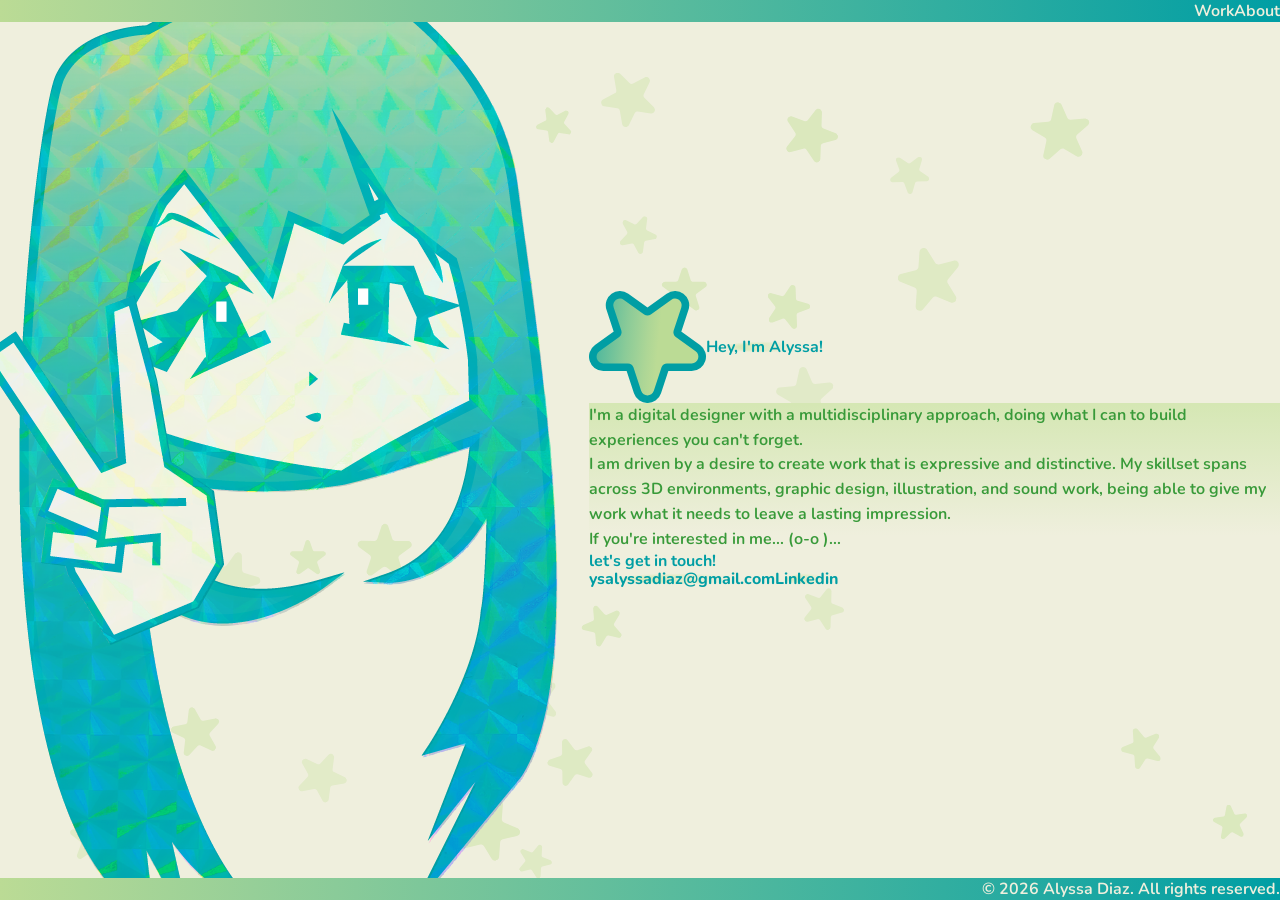
==== about.html @ bb654f98 "Initial commit" ====
<!DOCTYPE html>
<html lang="en">
<head>
  <meta charset="UTF-8">
  <meta name="viewport" content="width=device-width, initial-scale=1.0">
  <title>About — Alyssa Diaz</title>
  <link rel="stylesheet" href="https://fonts.googleapis.com/css2?family=Inconsolata:wght@200..900&family=Nunito:ital,wght@0,200..1000;1,200..1000&display=swap">
  <link rel="stylesheet" href="style.css">
  <link rel="stylesheet" href="about.css">
</head>

<body class="about-body">
  <header class="header">
    <nav class="nav" aria-label="Main">
      <ul>
        <li><a href="index.html">Work</a></li>
        <li><a href="about.html">About</a></li>
      </ul>
    </nav>
  </header>

  <main class="about-page">
    <div class="about-decor" aria-hidden="true"></div>

    <div class="about-content">
      <div class="about-layout">
        <div class="about-visual">
          <img src="assets/about/about-face.png" alt="" class="about-face">
          <img src="assets/about/about-hand.png" alt="" class="about-hand">
        </div>

        <div class="about-main">
          <div class="about-title-wrapper">
            <img src="assets/title-star.svg" class="star-icon" alt="" aria-hidden="true">
            <h1 class="about-title">Hey, I'm Alyssa!</h1>
          </div>

          <div class="about-card">
            <div class="about-intro">
              <p>I'm a digital designer with a multidisciplinary approach, doing what I can to build experiences you can't forget.</p>
              <p>I am driven by a desire to create work that is expressive and distinctive. My skillset spans across 3D environments, graphic design, illustration, and sound work, being able to give my work what it needs to leave a lasting impression.</p>
              <p>If you're interested in me... (o-o )...</p>
            </div>
            <p class="about-cta-heading">Let's get in touch!</p>
            <div class="about-actions">
              <a href="mailto:ysalyssadiaz@gmail.com" class="about-btn">ysalyssadiaz@gmail.com</a>
              <a href="https://www.linkedin.com/in/alyssa-diaz-12767b3b6" class="about-btn" target="_blank" rel="noopener noreferrer">Linkedin</a>
            </div>
          </div>
        </div>
      </div>
    </div>
  </main>

  <footer class="site-footer" id="footer">
    <p>&copy; 2026 Alyssa Diaz. All rights reserved.</p>
  </footer>
  <script src="js/work-stars.js" defer></script>
</body>
</html>
---- style.css ----
/* RESET */
* {
  margin: 0;
  padding: 0;
  box-sizing: border-box;
}

html, body {
  margin: 0;
  padding: 0;
  width: 100%;
  max-width: 100%;
  overflow-x: clip;
}

:root {
  --site-ref-w: 1920px;
  /* 1440 → 0.75 | 1920 → 1 | 2560 → 1.33 */
  --site-scale: clamp(0.75, 100vw / var(--site-ref-w), 1.333);
  --header-offset: calc(5.5rem * var(--site-scale, 1));
}

/* MAIN STYLING */
body {
  background-color: #efefdd;
  font-family: "Nunito", sans-serif;
  padding-top: var(--header-offset);
}

p {
  color: #389a39;
}

/* =========================
   HEADER
========================= */

.header {
  display: flex;
  align-items: center;
  justify-content: flex-end;

  position: fixed;
  top: 0;
  left: 0;
  width: 100%;
  padding: calc(0.2rem * var(--site-scale, 1)) calc(4rem * var(--site-scale, 1)) calc(0.7rem * var(--site-scale, 1)) 0;
  box-sizing: border-box;

  background: linear-gradient(to right, #bbdb95, #009ea4);
  z-index: 1000;
}

/* top nav list */
.nav ul {
  display: flex;
  align-items: center;
  justify-content: flex-end;
  gap: calc(3rem * var(--site-scale, 1));

  list-style: none;
}

/* nav text */
.nav a {
  display: inline-block;
  font-size: calc(1.8rem * var(--site-scale, 1));
  font-weight: 650;
  text-decoration: none;
  color: #efefdd;
  transition: color 0.2s ease, transform 0.2s ease;
}

.nav a:hover {
  color: #d5e7b4;
  transform: scale(1.08);
}

.nav a:focus-visible {
  color: #d5e7b4;
  outline: 2px solid #efefdd;
  outline-offset: 0.2rem;
}

/* =========================
   HEADER DOUBLE LINE
========================= */

/* first line */
.header::before {
  content: "";
  position: absolute;
  bottom: calc(0.5rem * var(--site-scale, 1));
  left: 0;
  width: 100%;
  height: calc(0.3rem * var(--site-scale, 1));
  background: #bbdb95;
}

/* second line */
.header::after {
  content: "";
  position: absolute;
  bottom: 0;
  left: 0;
  width: 100%;
  height: calc(0.5rem * var(--site-scale, 1));
  background: #009ea4;
}

/* =========================
   INTRO SECTION
========================= */

.intro-area {
  position: relative;
  display: flex;
  flex-direction: column;
  align-items: center;
  justify-content: flex-start;
  min-height: 75vh;
  text-align: center;
  overflow: visible;
  margin: 3rem 0 2rem 0;
  padding-left: 2rem;
  padding-right: 2rem;
}

/* decorative layer */
.intro-decor {
  position: absolute;
  top: 0;
  bottom: 0;
  left: 0;
  right: 0;
  pointer-events: none;
  z-index: 0;
  overflow: visible;
}

@keyframes intro-jitter-a {
  0%, 100% {
    transform: translate(var(--translate-x, 0px), var(--translate-y, 0px)) rotate(var(--rotate, 0deg));
  }
  15% {
    transform: translate(calc(var(--translate-x, 0px) + 3px), calc(var(--translate-y, 0px) - 2px)) rotate(calc(var(--rotate, 0deg) + 1.2deg));
  }
  30% {
    transform: translate(calc(var(--translate-x, 0px) - 2px), calc(var(--translate-y, 0px) + 3px)) rotate(calc(var(--rotate, 0deg) - 0.9deg));
  }
  45% {
    transform: translate(calc(var(--translate-x, 0px) + 1px), calc(var(--translate-y, 0px) + 1px)) rotate(calc(var(--rotate, 0deg) + 0.4deg));
  }
  62% {
    transform: translate(calc(var(--translate-x, 0px) - 3px), calc(var(--translate-y, 0px) - 1px)) rotate(calc(var(--rotate, 0deg) - 1.1deg));
  }
  78% {
    transform: translate(calc(var(--translate-x, 0px) + 2px), calc(var(--translate-y, 0px) - 3px)) rotate(calc(var(--rotate, 0deg) + 0.7deg));
  }
}

@keyframes intro-jitter-b {
  0%, 100% {
    transform: translate(var(--translate-x, 0px), var(--translate-y, 0px)) rotate(var(--rotate, 0deg));
  }
  8% {
    transform: translate(calc(var(--translate-x, 0px) - 2px), calc(var(--translate-y, 0px) + 2px)) rotate(calc(var(--rotate, 0deg) - 1deg));
  }
  22% {
    transform: translate(calc(var(--translate-x, 0px) + 4px), calc(var(--translate-y, 0px) - 1px)) rotate(calc(var(--rotate, 0deg) + 1.4deg));
  }
  38% {
    transform: translate(var(--translate-x, 0px), var(--translate-y, 0px)) rotate(var(--rotate, 0deg));
  }
  51% {
    transform: translate(calc(var(--translate-x, 0px) - 1px), calc(var(--translate-y, 0px) - 3px)) rotate(calc(var(--rotate, 0deg) - 0.6deg));
  }
  67% {
    transform: translate(calc(var(--translate-x, 0px) + 2px), calc(var(--translate-y, 0px) + 2px)) rotate(calc(var(--rotate, 0deg) + 0.8deg));
  }
  88% {
    transform: translate(calc(var(--translate-x, 0px) - 3px), calc(var(--translate-y, 0px) + 1px)) rotate(calc(var(--rotate, 0deg) - 1.2deg));
  }
}

@keyframes intro-jitter-c {
  0%, 100% {
    transform: translate(var(--translate-x, 0px), var(--translate-y, 0px)) rotate(var(--rotate, 0deg));
  }
  18% {
    transform: translate(calc(var(--translate-x, 0px) + 1px), calc(var(--translate-y, 0px) + 3px)) rotate(calc(var(--rotate, 0deg) + 0.5deg));
  }
  33% {
    transform: translate(calc(var(--translate-x, 0px) - 3px), calc(var(--translate-y, 0px) - 2px)) rotate(calc(var(--rotate, 0deg) - 1.3deg));
  }
  49% {
    transform: translate(var(--translate-x, 0px), var(--translate-y, 0px)) rotate(var(--rotate, 0deg));
  }
  64% {
    transform: translate(calc(var(--translate-x, 0px) + 2px), calc(var(--translate-y, 0px) - 1px)) rotate(calc(var(--rotate, 0deg) + 1deg));
  }
  79% {
    transform: translate(calc(var(--translate-x, 0px) - 2px), calc(var(--translate-y, 0px) + 2px)) rotate(calc(var(--rotate, 0deg) - 0.7deg));
  }
  93% {
    transform: translate(calc(var(--translate-x, 0px) + 3px), calc(var(--translate-y, 0px) - 3px)) rotate(calc(var(--rotate, 0deg) + 1.1deg));
  }
}

.intro-asset {
  position: absolute;
  width: var(--size);
  height: auto;
  top: var(--top, auto);
  left: var(--left, auto);
  right: var(--right, auto);
  transform: translate(var(--translate-x, 0px), var(--translate-y, 0px)) rotate(var(--rotate, 0deg));
  animation-timing-function: steps(1, end);
  animation-iteration-count: infinite;
}

.intro-halftone--1 {
  animation-name: intro-jitter-a;
  animation-duration: 2.17s;
  animation-delay: -0.83s;
}

.intro-halftone--2 {
  animation-name: intro-jitter-b;
  animation-duration: 4.03s;
  animation-delay: -2.41s;
}

.intro-halftone--3 {
  animation-name: intro-jitter-c;
  animation-duration: 5.29s;
  animation-delay: -3.67s;
}

.intro-star--1 {
  animation-name: intro-jitter-b;
  animation-duration: 3.71s;
  animation-delay: -1.19s;
}

.intro-star--2 {
  animation-name: intro-jitter-a;
  animation-duration: 2.89s;
  animation-delay: -2.03s;
}

@media (prefers-reduced-motion: reduce) {
  .intro-asset,
  .logo,
  .intro-text {
    animation: none;
  }
}

/* halftone circles */
.intro-halftone--1 {
  --size: calc(35rem * var(--site-scale, 1));
  --top: 45%;
  --left: -5%;
  --rotate: -12deg;
}

.intro-halftone--2 {
  --size: calc(35rem * var(--site-scale, 1));
  --top: 60%;
  --right: 5%;
  --left: auto;
  --rotate: 8deg;
}

.intro-halftone--3 {
  --size: calc(35rem * var(--site-scale, 1));
  --top: -48%;
  --right: 1%;
  --left: auto;
  --rotate: 20deg;
}

/* big stars */
.intro-star--1 {
  --size: calc(35rem * var(--site-scale, 1));
  --top: 20%;
  --right: -8%;
  --left: auto;
}

.intro-star--2 {
  --size: calc(30rem * var(--site-scale, 1));
  --top: -15%;
  --left: 1%;
  --rotate: -40deg;
}

.intro-content {
  position: relative;
  z-index: 1;
  display: flex;
  flex-direction: column;
  align-items: center;
  width: 100%;
}

/* logo & intro text float */
@keyframes intro-float {
  0%, 100% {
    transform: translateY(0);
  }
  50% {
    transform: translateY(calc(-1rem * var(--site-scale, 1)));
  }
}

.logo-box {
  margin-top: -6vh;
  padding-right: 4rem;
}

.logo {
  width: 60vw;
  height: auto;
  animation: intro-float 4.5s ease-in-out infinite;
}

/* intro text */
.intro-text {
  margin-top: calc(1rem * var(--site-scale, 1));
  animation: intro-float 5.2s ease-in-out infinite;
  animation-delay: -2s;
}

.intro-text p {
  margin-top: 0;
  font-size: calc(1.8rem * var(--site-scale, 1));
  font-weight: 650;
  max-width: 30ch;
  text-align: center;
}

/* =========================
   WORK SECTION
========================= */

.work-section-clip {
  width: 100vw;
  max-width: 100vw;
  margin-left: calc(50% - 50vw);
  margin-right: calc(50% - 50vw);
  overflow: hidden;
}

.work-section {
  position: relative;
  width: calc(100% + 4rem * var(--site-scale, 1));
  margin-left: calc(-2rem * var(--site-scale, 1));
  margin-bottom: calc(-2rem * var(--site-scale, 1));
  padding-bottom: calc(2rem * var(--site-scale, 1));
  box-sizing: border-box;
  display: flex;
  flex-direction: column;
  align-items: center;
  overflow: hidden;
  border: calc(0.7rem * var(--site-scale, 1)) solid #009ea4;
  border-radius: calc(7rem * var(--site-scale, 1)) calc(7rem * var(--site-scale, 1)) 0 0;
  background: linear-gradient(
    to bottom,
    #d5e7b4 0,
    #d5e7b4 calc(7rem * var(--site-scale, 1)),
    #efefdd calc(25rem * var(--site-scale, 1))
  );
}

/* floating background stars */
.work-decor {
  position: absolute;
  inset: 0;
  pointer-events: none;
  z-index: 0;
  overflow: hidden;
}

.work-star {
  position: absolute;
  left: 0;
  top: 0;
  height: auto;
  transform-origin: center center;
  pointer-events: none;
}

.work-grid {
  position: relative;
  z-index: 1;
  width: 100%;
  max-width: calc(96rem * var(--site-scale, 1));
  margin: 0 auto;
  padding: 0 calc(1.5rem * var(--site-scale, 1));
  display: flex;
  flex-direction: column;
  align-items: center;
  gap: calc(5rem * var(--site-scale, 1));
}

/* -------------------------------------------PROJECTS--- */

/* work title */
.work-title-wrapper {
  display: inline-flex;
  flex-direction: row;
  align-items: center;
  justify-content: center;
  position: relative;
  z-index: 10;
  margin: calc(5rem * var(--site-scale, 1)) auto calc(8rem * var(--site-scale, 1));
}

.star-icon {
  width: auto;
  height: calc(8rem * var(--site-scale, 1));
  flex-shrink: 0;
  margin-right: calc(-5.5rem * var(--site-scale, 1));
  z-index: 2;
}

.work-title {
  margin: 0;
  background-color: #efefdd;
  border: calc(9px * var(--site-scale, 1)) solid #009ea4;
  border-radius: 999px;
  padding: calc(0.75rem * var(--site-scale, 1)) calc(8rem * var(--site-scale, 1));
  color: #009ea4;
  font-family: "Nunito", sans-serif;
  font-size: calc(4rem * var(--site-scale, 1));
  font-weight: 700;
  line-height: 1;
  white-space: nowrap;

  background-image:
    linear-gradient(to left, #efefdd 20%, transparent 80%),
    radial-gradient(#d5e7b4 30%, transparent 50%);
  background-size: 100% 100%, calc(20px * var(--site-scale, 1)) calc(20px * var(--site-scale, 1));
  background-repeat: no-repeat, repeat;
}

@keyframes project-card-bounce {
  /* on ground */
  0%, 48%, 50%, 98%, 100% {
    transform: translateY(0) rotate(0deg);
  }

  /* —— bounce 1: jump → wiggle → fall —— */
  9% {
    transform: translateY(calc(-10px * var(--site-scale, 1))) rotate(0deg);
  }
  13% {
    transform: translateY(calc(-10px * var(--site-scale, 1))) rotate(-0.3deg);
  }
  18% {
    transform: translateY(calc(-10px * var(--site-scale, 1))) rotate(0.25deg);
  }
  23% {
    transform: translateY(calc(-10px * var(--site-scale, 1))) rotate(-0.25deg);
  }
  28% {
    transform: translateY(calc(-10px * var(--site-scale, 1))) rotate(0deg);
  }
  36% {
    transform: translateY(calc(-6px * var(--site-scale, 1))) rotate(0deg);
  }
  42% {
    transform: translateY(calc(-2px * var(--site-scale, 1))) rotate(0deg);
  }

  /* —— bounce 2: jump → wiggle → fall —— */
  59% {
    transform: translateY(calc(-10px * var(--site-scale, 1))) rotate(0deg);
  }
  63% {
    transform: translateY(calc(-10px * var(--site-scale, 1))) rotate(0.3deg);
  }
  68% {
    transform: translateY(calc(-10px * var(--site-scale, 1))) rotate(-0.25deg);
  }
  73% {
    transform: translateY(calc(-10px * var(--site-scale, 1))) rotate(0.25deg);
  }
  78% {
    transform: translateY(calc(-10px * var(--site-scale, 1))) rotate(0deg);
  }
  86% {
    transform: translateY(calc(-6px * var(--site-scale, 1))) rotate(0deg);
  }
  92% {
    transform: translateY(calc(-2px * var(--site-scale, 1))) rotate(0deg);
  }
}

/* --- THE CARD CONTAINER ------------ */
.project-card {
  display: block;
  text-decoration: none;
  width: 100%;
  max-width: calc(90rem * var(--site-scale, 1));
  position: relative;
  border-radius: calc(3.75rem * var(--site-scale, 1));
  overflow: visible;
  scale: 1;
  transform-origin: center center;
  transition: scale 0.4s ease;
  margin-bottom: calc(4rem * var(--site-scale, 1));
  cursor: pointer;
}

.project-card:hover {
  z-index: 5;
  scale: 1.03;
  animation: project-card-bounce 2.5s ease-in-out infinite;
}

@media (prefers-reduced-motion: reduce) {
  .project-card:hover {
    animation: none;
    scale: 1.02;
  }
}

/* --- THE FLOATING LABEL (THE STICKER) --- */
.project-info-label {
  position: absolute;
  top: calc(-3rem * var(--site-scale, 1));
  left: calc(1rem * var(--site-scale, 1));
  background-color: #efefdd;
  border: calc(8px * var(--site-scale, 1)) solid #009ea4;
  border-radius: calc(3.75rem * var(--site-scale, 1));
  padding: calc(1rem * var(--site-scale, 1)) calc(3rem * var(--site-scale, 1));
  z-index: 10;
  max-width: min(92%, calc(52rem * var(--site-scale, 1)));
  box-shadow: calc(5px * var(--site-scale, 1)) calc(5px * var(--site-scale, 1)) 0 rgba(0, 0, 0, 0.05);
}

.project-info-label h3 {
  color: #009ea4;
  font-family: "Nunito", sans-serif;
  font-size: calc(2.5rem * var(--site-scale, 1));
  margin: 0;
  display: flex;
  flex-wrap: wrap;
  align-items: center;
  gap: calc(0.5rem * var(--site-scale, 1));
}

.project-info-label h3 .subtitle {
  font-size: calc(1.25rem * var(--site-scale, 1));
  text-transform: uppercase;
  letter-spacing: 0.05em;
}

.project-info-label p {
  color: #389a39;
  font-size: calc(1.25rem * var(--site-scale, 1));
  font-weight: 600;
  margin-top: calc(0.25rem * var(--site-scale, 1));
}

/* --- THE IMAGE --- */
.project-image-container {
  width: 90%;
  height: calc(20rem * var(--site-scale, 1));
  margin: 0 auto;
  overflow: hidden;
  border-radius: calc(5.5rem * var(--site-scale, 1));
  display: flex;
  border: calc(12px * var(--site-scale, 1)) solid #bbdb95;
}

.final-render {
  width: 100%;
  height: auto;
  object-fit: cover;
  display: block;
}

/* =========================
   FOOTER
========================= */

.site-footer {
  position: relative;
  width: 100%;
  box-sizing: border-box;
  background: linear-gradient(to right, #bbdb95, #009ea4);
}

/* thick teal line (top) */
.site-footer::before {
  content: "";
  position: absolute;
  top: 0;
  left: 0;
  width: 100%;
  height: calc(0.5rem * var(--site-scale, 1));
  background: #009ea4;
}

/* slim green line */
.site-footer::after {
  content: "";
  position: absolute;
  top: calc(0.5rem * var(--site-scale, 1));
  left: 0;
  width: 100%;
  height: calc(0.3rem * var(--site-scale, 1));
  background: #bbdb95;
}

.site-footer p {
  margin: 0;
  padding: calc(1rem * var(--site-scale, 1)) calc(4rem * var(--site-scale, 1)) calc(0.65rem * var(--site-scale, 1));
  padding-top: calc(1.5rem * var(--site-scale, 1));
  color: #efefdd;
  font-family: "Nunito", sans-serif;
  font-size: calc(1.25rem * var(--site-scale, 1));
  font-weight: 650;
  text-align: right;
}
---- about.css ----
/* =========================
   ABOUT PAGE
========================= */

html:has(.about-body) {
  height: 100%;
  overflow: hidden;
}

.about-page {
  position: relative;
  flex: 1 1 auto;
  min-height: 0;
  background-color: #efefdd;
  overflow: hidden;
}

.about-decor {
  position: absolute;
  inset: 0;
  pointer-events: none;
  z-index: 0;
  overflow: hidden;
}

.about-content {
  position: relative;
  z-index: 1;
  width: 100%;
  height: 100%;
  max-width: calc(125rem * var(--site-scale, 1));
  max-height: 100%;
  margin-left: auto;
  margin-right: auto;
  padding: calc(0.75rem * var(--site-scale, 1)) calc(2rem * var(--site-scale, 1));
  box-sizing: border-box;
  overflow: hidden;
  display: flex;
  flex-direction: column;
  align-items: center;
  justify-content: center;
}

body.about-body {
  display: flex;
  flex-direction: column;
  height: 100dvh;
  max-height: 100dvh;
  overflow: hidden;
}

body.about-body .site-footer {
  flex-shrink: 0;
}

/* image + copy sit side by side; image column only as wide as the art */
.about-layout {
  display: flex;
  flex-direction: row;
  align-items: center;
  gap: calc(3rem * var(--site-scale, 1));
  width: fit-content;
  max-width: 100%;
  flex: 1;
  min-height: 0;
  max-height: 100%;
  overflow: hidden;
}

/* left — face & hand */
.about-visual {
  position: relative;
  flex: 0 0 auto;
  display: flex;
  align-items: center;
  justify-content: flex-start;
  width: max-content;
  height: auto;
  max-height: min(calc(100dvh - var(--header-offset) - 6rem), calc(46rem * var(--site-scale, 1)));
}

.about-face {
  position: relative;
  z-index: 1;
  width: auto;
  height: auto;
  max-height: min(calc(100dvh - var(--header-offset) - 6rem), calc(46rem * var(--site-scale, 1)));
  display: block;
  object-fit: contain;
}

.about-hand {
  position: absolute;
  right: 60%;
  bottom: 28%;
  z-index: 2;
  width: min(40%, calc(27rem * var(--site-scale, 1)));
  height: auto;
  display: block;
}

/* right — title & card */
.about-main {
  display: flex;
  flex-direction: column;
  align-items: flex-start;
  justify-content: center;
  gap: calc(1rem * var(--site-scale, 1));
  flex: 0 1 auto;
  width: min(calc(60rem * var(--site-scale, 1)), 52vw);
  min-width: min(calc(40rem * var(--site-scale, 1)), 90vw);
  max-height: 100%;
  overflow: hidden;
}

.about-title-wrapper {
  display: inline-flex;
  flex-direction: row;
  align-items: center;
  justify-content: flex-start;
  position: relative;
}

.about-title-wrapper .star-icon {
  height: calc(8.25rem * var(--site-scale, 1));
  margin-right: calc(-5.75rem * var(--site-scale, 1));
}

.about-title {
  margin: 0;
  background-color: #efefdd;
  border: calc(8px * var(--site-scale, 1)) solid #009ea4;
  border-radius: 999px;
  padding: calc(0.75rem * var(--site-scale, 1)) calc(2rem * var(--site-scale, 1)) calc(0.75rem * var(--site-scale, 1)) calc(5.5rem * var(--site-scale, 1));
  color: #009ea4;
  font-family: "Nunito", sans-serif;
  font-size: calc(4.1rem * var(--site-scale, 1));
  font-weight: 700;
  line-height: 1;
  white-space: nowrap;
  background-image:
    linear-gradient(to left, #efefdd 20%, transparent 80%),
    radial-gradient(#d5e7b4 30%, transparent 50%);
  background-size: 100% 100%, calc(20px * var(--site-scale, 1)) calc(20px * var(--site-scale, 1));
  background-repeat: no-repeat, repeat;
}

.about-card {
  width: 100%;
  box-sizing: border-box;
  border: calc(7px * var(--site-scale, 1)) solid #009ea4;
  border-radius: calc(3.85rem * var(--site-scale, 1));
  padding: calc(1.85rem * var(--site-scale, 1)) calc(2.65rem * var(--site-scale, 1));
  overflow: hidden;
  background: linear-gradient(
    to bottom,
    #d5e7b4 0,
    #d5e7b4 1%,
    #efefdd 72%
  );
}

.about-intro {
  display: flex;
  flex-direction: column;
  gap: calc(0.9rem * var(--site-scale, 1));
  width: 100%;
  max-width: none;
}

.about-intro p {
  margin: 0;
  color: #389a39;
  font-family: "Nunito", sans-serif;
  font-size: calc(1.45rem * var(--site-scale, 1));
  font-weight: 650;
  line-height: 1.55;
}

.about-cta-heading {
  margin: calc(1.1rem * var(--site-scale, 1)) 0 calc(1rem * var(--site-scale, 1));
  color: #009ea4;
  font-family: "Nunito", sans-serif;
  font-size: calc(1.95rem * var(--site-scale, 1));
  font-weight: 700;
  line-height: 1.2;
  text-transform: lowercase;
}

.about-actions {
  display: flex;
  flex-wrap: wrap;
  gap: calc(1.25rem * var(--site-scale, 1));
}

/* matches .work-title pill style (no star) */
.about-btn {
  display: inline-block;
  background-color: #efefdd;
  border: calc(4px * var(--site-scale, 1)) solid #009ea4;
  border-radius: 999px;
  padding: calc(0.45rem * var(--site-scale, 1)) calc(1.1rem * var(--site-scale, 1));
  color: #009ea4;
  font-family: "Nunito", sans-serif;
  font-size: calc(1.6rem * var(--site-scale, 1));
  font-weight: 750;
  line-height: 1;
  text-decoration: none;
  white-space: nowrap;
  transition: color 0.2s ease, transform 0.2s ease;
  background-image:
    linear-gradient(to left, #efefdd 20%, transparent 80%),
    radial-gradient(#d5e7b4 30%, transparent 50%);
  background-size: 100% 100%, calc(10px * var(--site-scale, 1)) calc(10px * var(--site-scale, 1));
  background-repeat: no-repeat, repeat;
}

.about-btn:hover {
  transform: scale(1.05);
}

.about-btn:focus-visible {
  outline: 2px solid #009ea4;
  outline-offset: 0.2rem;
}

@media (max-width: 900px) {
  body.about-body {
    overflow: hidden;
  }

  .about-layout {
    flex-direction: column;
    width: 100%;
    gap: calc(2rem * var(--site-scale, 1));
    overflow: hidden;
  }

  .about-visual {
    max-height: 48vh;
  }

  .about-face {
    max-height: 48vh;
  }

  .about-main {
    width: 100%;
    min-width: 0;
    align-items: center;
  }

  .about-title-wrapper {
    justify-content: center;
  }

  .about-title {
    white-space: normal;
    text-align: center;
  }

  .about-card {
    text-align: center;
  }

  .about-intro {
    max-width: none;
  }

  .about-actions {
    justify-content: center;
  }
}
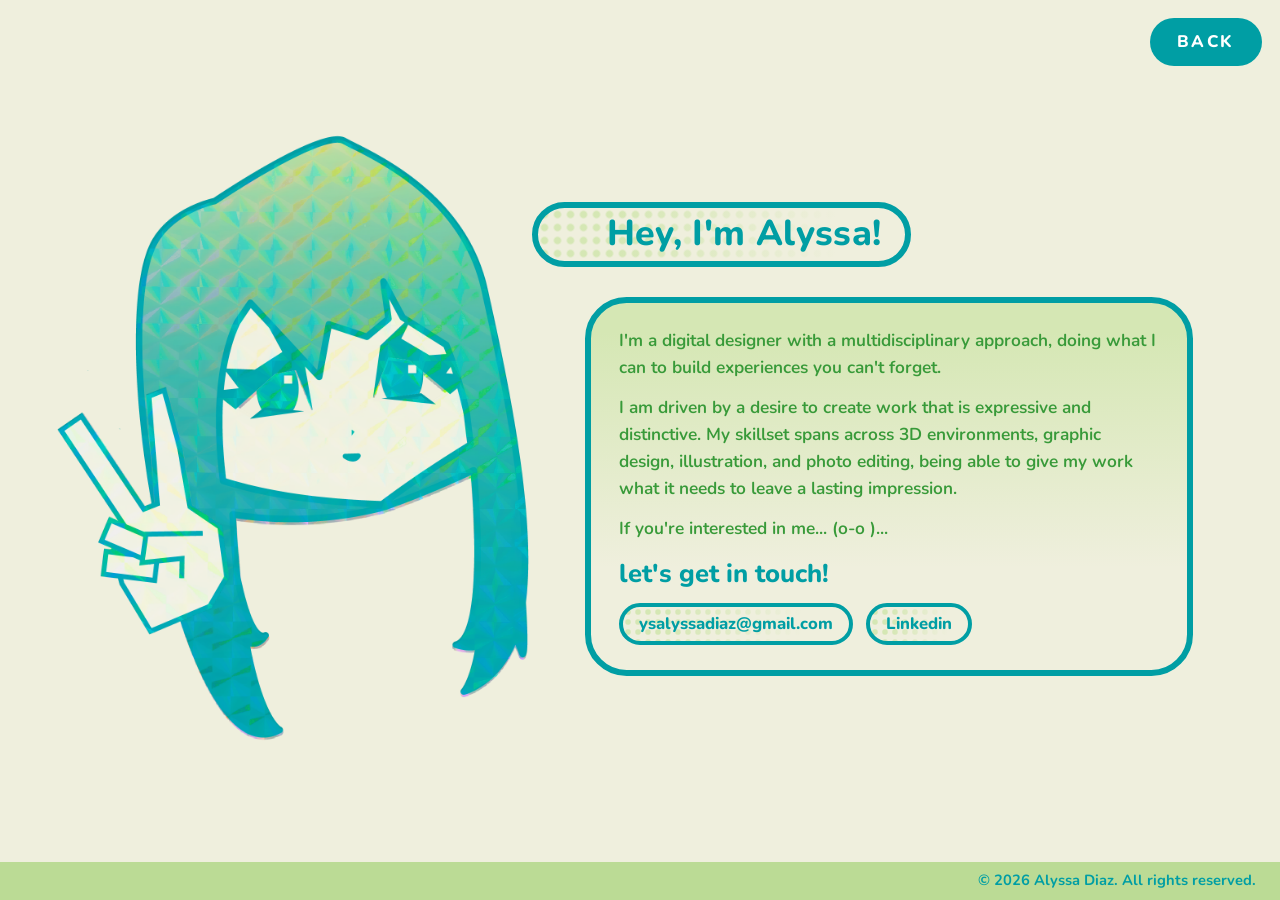
==== commit b3def507: "new" ====
--- a/about.html
+++ b/about.html
@@ -1,60 +1,49 @@
 <!DOCTYPE html>
 <html lang="en">
-<head>
-  <meta charset="UTF-8">
-  <meta name="viewport" content="width=device-width, initial-scale=1.0">
-  <title>About — Alyssa Diaz</title>
-  <link rel="stylesheet" href="https://fonts.googleapis.com/css2?family=Inconsolata:wght@200..900&family=Nunito:ital,wght@0,200..1000;1,200..1000&display=swap">
-  <link rel="stylesheet" href="style.css">
-  <link rel="stylesheet" href="about.css">
-</head>
-
-<body class="about-body">
-  <header class="header">
-    <nav class="nav" aria-label="Main">
-      <ul>
-        <li><a href="index.html">Work</a></li>
-        <li><a href="about.html">About</a></li>
-      </ul>
-    </nav>
-  </header>
-
-  <main class="about-page">
-    <div class="about-decor" aria-hidden="true"></div>
-
-    <div class="about-content">
-      <div class="about-layout">
-        <div class="about-visual">
-          <img src="assets/about/about-face.png" alt="" class="about-face">
-          <img src="assets/about/about-hand.png" alt="" class="about-hand">
+  <head>
+    <meta charset="UTF-8" />
+    <meta name="viewport" content="width=device-width, initial-scale=1.0" />
+    <title>About — Alyssa Diaz</title>
+    <link rel="stylesheet" href="https://fonts.googleapis.com/css2?family=Inconsolata:wght@200..900&family=Nunito:ital,wght@0,200..1000;1,200..1000&display=swap" />
+    <link rel="stylesheet" href="css/style.css" />
+  </head>
+  <body class="about-page">
+    <a class="project-back" href="index.html">BACK</a>
+    <div class="about-stars" aria-hidden="true">
+      <img src="Assets/tiny-star.svg" alt="" style="--x: 6%; --y: 12%; --size: 4.2rem; --dx: 18px; --dy: -22px; --rot: -8deg; --dur: 7s; --delay: -1s;" />
+      <img src="Assets/tiny-star.svg" alt="" style="--x: 22%; --y: 70%; --size: 3.1rem; --dx: -16px; --dy: 18px; --rot: 12deg; --dur: 8.5s; --delay: -3s;" />
+      <img src="Assets/tiny-star.svg" alt="" style="--x: 78%; --y: 8%; --size: 3.6rem; --dx: 14px; --dy: 20px; --rot: 6deg; --dur: 6.5s; --delay: -2s;" />
+      <img src="Assets/tiny-star.svg" alt="" style="--x: 90%; --y: 58%; --size: 5rem; --dx: -20px; --dy: -14px; --rot: -14deg; --dur: 9s; --delay: -4s;" />
+      <img src="Assets/tiny-star.svg" alt="" style="--x: 48%; --y: 18%; --size: 2.4rem; --dx: 12px; --dy: 16px; --rot: 20deg; --dur: 7.5s; --delay: -0.5s;" />
+      <img src="Assets/tiny-star.svg" alt="" style="--x: 8%; --y: 84%; --size: 2.8rem; --dx: 16px; --dy: -12px; --rot: 4deg; --dur: 8s; --delay: -5s;" />
+      <img src="Assets/tiny-star.svg" alt="" style="--x: 62%; --y: 82%; --size: 3.4rem; --dx: -12px; --dy: -18px; --rot: -6deg; --dur: 6.8s; --delay: -2.5s;" />
+    </div>
+    <main class="about">
+      <div class="about-visual">
+        <img class="about-head" src="Assets/head.png" alt="Illustrated portrait of Alyssa" />
+        <img class="about-hand" src="Assets/hand.png" alt="" />
+      </div>
+      <div class="about-main">
+        <div class="work-heading-wrap about-title-wrap">
+          <img class="work-heading-star" src="Assets/title-star.svg" alt="" aria-hidden="true" />
+          <h1 class="work-heading about-title">Hey, I'm Alyssa!</h1>
         </div>
-
-        <div class="about-main">
-          <div class="about-title-wrapper">
-            <img src="assets/title-star.svg" class="star-icon" alt="" aria-hidden="true">
-            <h1 class="about-title">Hey, I'm Alyssa!</h1>
+        <div class="about-card">
+          <div class="about-intro">
+            <p>I'm a digital designer with a multidisciplinary approach, doing what I can to build experiences you can't forget.</p>
+            <p>I am driven by a desire to create work that is expressive and distinctive. My skillset spans across 3D environments, graphic design, illustration, and photo editing, being able to give my work what it needs to leave a lasting impression.</p>
+            <p>If you're interested in me... (o-o )...</p>
           </div>
-
-          <div class="about-card">
-            <div class="about-intro">
-              <p>I'm a digital designer with a multidisciplinary approach, doing what I can to build experiences you can't forget.</p>
-              <p>I am driven by a desire to create work that is expressive and distinctive. My skillset spans across 3D environments, graphic design, illustration, and sound work, being able to give my work what it needs to leave a lasting impression.</p>
-              <p>If you're interested in me... (o-o )...</p>
-            </div>
-            <p class="about-cta-heading">Let's get in touch!</p>
-            <div class="about-actions">
-              <a href="mailto:ysalyssadiaz@gmail.com" class="about-btn">ysalyssadiaz@gmail.com</a>
-              <a href="https://www.linkedin.com/in/alyssa-diaz-12767b3b6" class="about-btn" target="_blank" rel="noopener noreferrer">Linkedin</a>
-            </div>
+          <p class="about-cta">Let's get in touch!</p>
+          <div class="about-actions">
+            <a class="about-btn" href="mailto:ysalyssadiaz@gmail.com">ysalyssadiaz@gmail.com</a>
+            <a class="about-btn" href="https://www.linkedin.com/in/alyssa-diaz-12767b3b6" target="_blank" rel="noopener noreferrer">Linkedin</a>
           </div>
         </div>
       </div>
-    </div>
-  </main>
-
-  <footer class="site-footer" id="footer">
-    <p>&copy; 2026 Alyssa Diaz. All rights reserved.</p>
-  </footer>
-  <script src="js/work-stars.js" defer></script>
-</body>
+    </main>
+    <footer class="site-footer">
+      <p>© 2026 Alyssa Diaz. All rights reserved.</p>
+    </footer>
+  </body>
 </html>
--- a/css/style.css
+++ b/css/style.css
@@ -0,0 +1,951 @@
+*,
+*::before,
+*::after {
+  box-sizing: border-box;
+}
+
+html,
+body {
+  margin: 0;
+  height: 100%;
+}
+
+body {
+  min-height: 100vh;
+  height: 100vh;
+  display: flex;
+  flex-direction: column;
+  background: #efefdd;
+  color: #009ea4;
+  font-family: "Nunito", sans-serif;
+  overflow: hidden;
+}
+
+.stage {
+  display: grid;
+  grid-template-columns: minmax(0, 47%) minmax(0, 1fr);
+  flex: 1 1 auto;
+  min-height: 0;
+}
+
+.work-panel {
+  --panel-radius: clamp(3.25rem, 6vw, 6rem);
+  position: relative;
+  z-index: 2;
+  min-height: 0;
+  background: #d5e7b4;
+  border-top-right-radius: var(--panel-radius);
+  border-bottom-right-radius: var(--panel-radius);
+  overflow: hidden;
+}
+
+.work-panel::after {
+  content: "";
+  position: absolute;
+  left: 0;
+  right: 0;
+  bottom: 0;
+  height: 16rem;
+  z-index: 4;
+  pointer-events: none;
+  background: linear-gradient(
+    to bottom,
+    rgba(213, 231, 180, 0) 0%,
+    rgba(213, 231, 180, 0.04) 16%,
+    rgba(213, 231, 180, 0.12) 32%,
+    rgba(213, 231, 180, 0.26) 48%,
+    rgba(213, 231, 180, 0.46) 62%,
+    rgba(213, 231, 180, 0.68) 76%,
+    rgba(213, 231, 180, 0.86) 88%,
+    #d5e7b4 100%
+  );
+}
+
+.work-scroll {
+  height: 100%;
+  overflow-x: hidden;
+  overflow-y: auto;
+  overscroll-behavior: contain;
+  display: flex;
+  flex-direction: column;
+  align-items: center;
+  gap: clamp(2.5rem, 5.5vh, 3.6rem);
+  padding: clamp(1.35rem, 3.2vh, 2.1rem) clamp(1.5rem, 3vw, 2.4rem)
+    clamp(2rem, 5vh, 3rem);
+  scrollbar-width: none;
+}
+
+.work-scroll::-webkit-scrollbar {
+  display: none;
+  width: 0;
+  height: 0;
+}
+
+.work-bar {
+  position: absolute;
+  top: calc(var(--panel-radius) + 0.45rem);
+  bottom: calc(var(--panel-radius) + 0.45rem);
+  right: 0.4rem;
+  width: 8px;
+  z-index: 5;
+  pointer-events: none;
+}
+
+.work-bar-thumb {
+  position: absolute;
+  left: 0;
+  width: 100%;
+  border-radius: 999px;
+  background: #bbdb95;
+}
+
+.work-heading-wrap {
+  display: inline-flex;
+  align-items: center;
+  justify-content: center;
+  position: relative;
+  z-index: 4;
+  margin: 0.2rem 0 0.1rem;
+}
+
+.work-heading-star {
+  width: auto;
+  height: 5.35rem;
+  flex-shrink: 0;
+  margin-right: -4.15rem;
+  position: relative;
+  z-index: 2;
+  pointer-events: none;
+  user-select: none;
+  -webkit-user-drag: none;
+}
+
+.work-heading {
+  margin: 0;
+  padding: 0.62rem 4.1rem 0.62rem 5rem;
+  color: #009ea4;
+  background-color: #efefdd;
+  background-image:
+    linear-gradient(to left, #efefdd 18%, transparent 78%),
+    radial-gradient(#d5e7b4 30%, transparent 50%);
+  background-size: 100% 100%, 13px 13px;
+  background-repeat: no-repeat, repeat;
+  border: 6px solid #009ea4;
+  border-radius: 999px;
+  font-family: "Nunito", sans-serif;
+  font-size: clamp(2.2rem, 3.1vw, 2.85rem);
+  font-weight: 800;
+  letter-spacing: 0.16em;
+  line-height: 1;
+}
+
+.work-card {
+  position: relative;
+  display: block;
+  width: min(93%, 48rem);
+  margin-top: 0.55rem;
+  color: inherit;
+  text-decoration: none;
+  cursor: pointer;
+}
+
+.work-card:hover .work-card-media {
+  border-color: #009ea4;
+}
+
+.work-card:focus-visible {
+  outline: 3px solid #005f63;
+  outline-offset: 4px;
+  border-radius: 2.6rem;
+}
+
+.work-card-media {
+  border: 9px solid #bbdb95;
+  border-radius: 2.6rem;
+  overflow: hidden;
+  aspect-ratio: 3.15 / 1;
+  background: #bbdb95;
+}
+
+.work-card-media img {
+  display: block;
+  width: 100%;
+  height: 100%;
+  object-fit: cover;
+  object-position: center;
+}
+
+.work-card-media--compact img {
+  object-position: center 62%;
+}
+
+.work-card-media--passing img {
+  object-position: center 68%;
+}
+
+.work-card-media--spark img {
+  object-position: center 70%;
+}
+
+.work-card-media--mockup img {
+  object-position: center 33%;
+}
+
+.work-card-label {
+  position: absolute;
+  z-index: 2;
+  top: -1.05rem;
+  left: -0.85rem;
+  width: max-content;
+  max-width: min(94%, 32rem);
+  margin: 0;
+  padding: 0.58rem 1.2rem 0.64rem;
+  background: #f4f6e6;
+  border: 5px solid #009ea4;
+  border-radius: 999px;
+}
+
+.work-card-label h3,
+.work-card-label p {
+  margin: 0;
+}
+
+.work-card-label h3 {
+  color: #009ea4;
+  font-family: "Nunito", sans-serif;
+  font-size: clamp(1.08rem, 1.35vw, 1.28rem);
+  font-weight: 800;
+  letter-spacing: 0.01em;
+  line-height: 1.25;
+}
+
+.work-card-label h3 span {
+  font-size: 0.72em;
+  font-weight: 700;
+  letter-spacing: 0.05em;
+  text-transform: uppercase;
+}
+
+.work-card-label p {
+  margin-top: 0.12rem;
+  color: #389a39;
+  font-size: clamp(0.86rem, 1.05vw, 1rem);
+  font-weight: 650;
+  line-height: 1.3;
+}
+
+.hero {
+  position: relative;
+  min-width: 0;
+  min-height: 0;
+  display: grid;
+  place-items: center;
+  overflow: hidden;
+}
+
+.starfield {
+  position: absolute;
+  inset: 0;
+  z-index: 0;
+  pointer-events: none;
+  overflow: hidden;
+}
+
+.star {
+  position: absolute;
+  top: 0;
+  left: 0;
+  width: var(--size);
+  height: calc(var(--size) * 101.85 / 107.5);
+  transform-origin: center center;
+  user-select: none;
+  -webkit-user-drag: none;
+}
+
+.sr-only {
+  position: absolute;
+  width: 1px;
+  height: 1px;
+  padding: 0;
+  margin: -1px;
+  overflow: hidden;
+  clip: rect(0, 0, 0, 0);
+  white-space: nowrap;
+  border: 0;
+}
+
+.home {
+  position: relative;
+  z-index: 1;
+  width: min(90%, calc(68vh * 2912 / 1642));
+  display: flex;
+  flex-direction: column;
+  align-items: center;
+  gap: clamp(1.1rem, 3vh, 2.25rem);
+  padding: 3vh 0;
+}
+
+.logo-wrap {
+  position: relative;
+  width: 100%;
+  aspect-ratio: 2912 / 1642;
+}
+
+.logo,
+.eyes {
+  position: absolute;
+  user-select: none;
+  -webkit-user-drag: none;
+}
+
+.logo {
+  inset: 0;
+  width: 100%;
+  height: 100%;
+  object-fit: fill;
+  z-index: 2;
+  pointer-events: none;
+}
+
+.eye-fill {
+  position: absolute;
+  z-index: 1;
+  background: #eef0e2;
+  pointer-events: none;
+  border-radius: 46%;
+}
+
+.eye-fill-left {
+  left: 11.05%;
+  top: 39.2%;
+  width: 6.7%;
+  height: 6.9%;
+}
+
+.eye-fill-right {
+  left: 22.35%;
+  top: 37.3%;
+  width: 6.7%;
+  height: 7%;
+}
+
+.eyes {
+  z-index: 1;
+  left: 11.0546%;
+  top: 36.38%;
+  width: 18.101%;
+  height: auto;
+  pointer-events: none;
+  will-change: transform;
+}
+
+.actions {
+  display: flex;
+  justify-content: center;
+  align-items: center;
+  gap: clamp(0.85rem, 2.4vw, 1.75rem);
+}
+
+.btn {
+  font-family: "Nunito", sans-serif;
+  font-weight: 800;
+  font-size: clamp(1.05rem, 1.7vw, 1.4rem);
+  letter-spacing: 0.14em;
+  line-height: 1;
+  text-align: center;
+  text-decoration: none;
+  color: #ffffff;
+  background: #009ea4;
+  border-radius: 999px;
+  padding: 1rem 2.4rem;
+  min-width: 9.25rem;
+  transition: transform 0.18s ease, background-color 0.18s ease;
+}
+
+.btn:hover {
+  background: #00878c;
+  transform: translateY(-2px);
+}
+
+.btn:active {
+  transform: translateY(0);
+}
+
+.btn:focus-visible {
+  outline: 3px solid #005f63;
+  outline-offset: 4px;
+}
+
+@media (max-width: 860px) {
+  body {
+    height: auto;
+    overflow: auto;
+  }
+
+  .stage {
+    grid-template-columns: 1fr;
+    grid-template-rows: auto auto;
+    height: auto;
+    min-height: 0;
+    flex: none;
+  }
+
+  .hero {
+    min-height: 72vh;
+    order: -1;
+    overflow: hidden;
+  }
+
+  .home {
+    width: min(92vw, calc(58vh * 2912 / 1642));
+  }
+
+  .work-panel {
+    --panel-radius: clamp(2.25rem, 8vw, 3.5rem);
+    min-height: 80vh;
+    border-top-left-radius: var(--panel-radius);
+    border-top-right-radius: var(--panel-radius);
+    border-bottom-right-radius: 0;
+  }
+
+  .work-panel::after {
+    content: none;
+  }
+
+  .work-card {
+    width: min(94%, 40rem);
+  }
+
+  .work-scroll {
+    height: auto;
+    overflow: visible;
+  }
+
+  .btn {
+    padding: 0.9rem 1.6rem;
+    min-width: 7.5rem;
+  }
+}
+
+@media (prefers-reduced-motion: reduce) {
+  .btn {
+    transition: none;
+  }
+}
+
+body.project-page {
+  height: auto;
+  min-height: 100vh;
+  overflow: auto;
+}
+
+.project {
+  flex: 1 1 auto;
+  width: min(1100px, calc(100% - 8.5rem));
+  margin: 0 auto;
+  padding: clamp(1.6rem, 4vw, 2.8rem) 0 4rem;
+}
+
+.site-footer {
+  flex-shrink: 0;
+  display: flex;
+  align-items: center;
+  justify-content: flex-end;
+  gap: 0.75rem 1.25rem;
+  width: 100%;
+  min-height: 2.35rem;
+  padding: 0.35rem clamp(0.85rem, 2.2vw, 1.5rem);
+  background: #bbdb95;
+}
+
+.site-footer p {
+  margin: 0;
+  color: #009ea4;
+  font-family: "Nunito", sans-serif;
+  font-size: clamp(0.82rem, 1.15vw, 1rem);
+  font-weight: 700;
+  line-height: 1.2;
+  text-align: right;
+}
+
+.work-nav {
+  display: flex;
+  align-items: center;
+  gap: 0.45rem;
+  min-width: 0;
+  margin-right: auto;
+}
+
+.work-nav[hidden] {
+  display: none;
+}
+
+.work-nav-link {
+  max-width: 16rem;
+  overflow: hidden;
+  text-overflow: ellipsis;
+  white-space: nowrap;
+  color: #ffffff;
+  background: #009ea4;
+  border-radius: 999px;
+  padding: 0.28rem 0.8rem;
+  font-family: "Nunito", sans-serif;
+  font-size: clamp(0.78rem, 1vw, 0.92rem);
+  font-weight: 800;
+  line-height: 1.2;
+  text-decoration: none;
+  transition: transform 0.18s ease, background-color 0.18s ease;
+}
+
+.work-nav-prev::before {
+  content: "← ";
+}
+
+.work-nav-next::after {
+  content: " →";
+}
+
+.work-nav-link:hover {
+  background: #00878c;
+  transform: translateY(-2px);
+}
+
+.work-nav-link:focus-visible {
+  outline: 3px solid #005f63;
+  outline-offset: 2px;
+}
+
+.project-back {
+  position: fixed;
+  top: 1.15rem;
+  right: 1.15rem;
+  z-index: 30;
+  font-family: "Nunito", sans-serif;
+  font-weight: 800;
+  font-size: 1.05rem;
+  letter-spacing: 0.14em;
+  line-height: 1;
+  text-decoration: none;
+  color: #ffffff;
+  background: #009ea4;
+  border-radius: 999px;
+  padding: 0.95rem 1.7rem;
+  transition: transform 0.18s ease, background-color 0.18s ease;
+}
+
+.project-back:hover {
+  background: #00878c;
+  transform: translateY(-2px);
+}
+
+.project-back:focus-visible {
+  outline: 3px solid #005f63;
+  outline-offset: 4px;
+}
+
+.project .work-heading-wrap {
+  margin: 0;
+}
+
+.project .work-heading {
+  font-size: clamp(1.35rem, 2.8vw, 2.85rem);
+  padding: 0.62rem clamp(1.35rem, 3vw, 2.6rem) 0.62rem clamp(3.4rem, 5vw, 5rem);
+}
+
+.project .work-heading-star {
+  height: clamp(3.8rem, 6vw, 5.35rem);
+  margin-right: clamp(-2.9rem, -4.2vw, -4.15rem);
+}
+
+.work-tech {
+  margin: 1.35rem 0 0 0.35rem;
+  color: #389a39;
+  font-family: "Nunito", sans-serif;
+  font-size: clamp(1.15rem, 2vw, 1.45rem);
+  font-weight: 650;
+  line-height: 1.5;
+}
+
+.work-tech-label {
+  color: #009ea4;
+}
+
+.project-copy {
+  margin: 1.45rem 0 0 0.35rem;
+  max-width: 68rem;
+  color: #389a39;
+  font-family: "Nunito", sans-serif;
+  font-size: clamp(1.15rem, 1.55vw, 1.4rem);
+  font-weight: 650;
+  line-height: 1.65;
+}
+
+.project-contribution {
+  margin: 2.15rem 0 0 0.35rem;
+  max-width: 68rem;
+}
+
+.project-contribution h2,
+.project-contribution h3,
+.project-contribution p {
+  margin: 0;
+  font-family: "Nunito", sans-serif;
+}
+
+.project-contribution h2 {
+  color: #009ea4;
+  font-size: clamp(1.35rem, 2vw, 1.75rem);
+  font-weight: 800;
+  letter-spacing: 0.04em;
+}
+
+.project-contribution h3 {
+  margin-top: 0.7rem;
+  color: #389a39;
+  font-size: clamp(1.15rem, 1.6vw, 1.4rem);
+  font-weight: 800;
+}
+
+.project-contribution p {
+  margin-top: 0.55rem;
+  color: #389a39;
+  font-size: clamp(1.15rem, 1.55vw, 1.4rem);
+  font-weight: 650;
+  line-height: 1.65;
+}
+
+.project-video {
+  display: block;
+  width: min(92vw, 1480px);
+  height: auto;
+  margin-top: 2.4rem;
+  margin-left: calc(50% - min(46vw, 740px));
+  border-radius: 1.6rem;
+  background: #111111;
+}
+
+.project-showcase {
+  display: flex;
+  flex-direction: column;
+  gap: 1.35rem;
+  width: min(92vw, 1480px);
+  margin-top: 2.4rem;
+  margin-left: calc(50% - min(46vw, 740px));
+}
+
+.project-showcase .project-video,
+.project-showcase .project-gallery,
+.project-showcase .project-embed {
+  width: 100%;
+  margin: 0;
+}
+
+.project-showcase .project-embed {
+  aspect-ratio: 16 / 9;
+}
+
+.project-showcase > img {
+  display: block;
+  width: 100%;
+  height: auto;
+  border-radius: 1.6rem;
+}
+
+.project-caption {
+  margin: 0;
+  width: 100%;
+  color: #389a39;
+  font-family: "Nunito", sans-serif;
+  font-size: clamp(1.15rem, 1.55vw, 1.4rem);
+  font-weight: 650;
+  line-height: 1.55;
+  text-align: center;
+}
+
+.project-gallery {
+  display: flex;
+  flex-direction: column;
+  gap: 1.35rem;
+  width: min(92vw, 1480px);
+  margin-top: 2.4rem;
+  margin-left: calc(50% - min(46vw, 740px));
+}
+
+.project-video + .project-gallery {
+  margin-top: 1.35rem;
+}
+
+.project-gallery-row {
+  display: grid;
+  grid-template-columns: 1fr 1fr;
+  gap: 1.35rem;
+}
+
+.project-gallery img {
+  display: block;
+  width: 100%;
+  height: auto;
+  border-radius: 1.6rem;
+}
+
+.project-embed {
+  width: 100%;
+  aspect-ratio: 16 / 10;
+  border-radius: 1.6rem;
+  overflow: hidden;
+  background: #111111;
+}
+
+.project-embed iframe {
+  display: block;
+  width: 100%;
+  height: 100%;
+  border: 0;
+}
+
+.project-gallery-row img {
+  width: 100%;
+  height: min(42vw, 520px);
+  object-fit: cover;
+}
+
+.project-gallery-row--fit img {
+  height: auto;
+  object-fit: contain;
+}
+
+.project-gallery-row--fit img:last-child:nth-child(odd) {
+  grid-column: 1 / -1;
+}
+
+@media (max-width: 760px) {
+  .project-video,
+  .project-gallery,
+  .project-showcase {
+    width: 100%;
+    margin-left: 0;
+  }
+
+  .project-gallery-row {
+    grid-template-columns: 1fr;
+  }
+
+  .project-gallery-row img {
+    height: auto;
+    max-height: none;
+    object-fit: contain;
+  }
+}
+
+body.about-page {
+  height: auto;
+  min-height: 100vh;
+  overflow: auto;
+}
+
+.about-stars {
+  position: absolute;
+  inset: 0 0 2.35rem 0;
+  z-index: 0;
+  overflow: hidden;
+  pointer-events: none;
+}
+
+.about-stars img {
+  position: absolute;
+  left: var(--x);
+  top: var(--y);
+  width: var(--size);
+  height: auto;
+  animation: about-star-drift var(--dur) ease-in-out infinite;
+  animation-delay: var(--delay);
+}
+
+.about {
+  position: relative;
+  z-index: 1;
+  flex: 1 1 auto;
+  display: flex;
+  align-items: center;
+  justify-content: center;
+  gap: clamp(1.25rem, 4vw, 3.5rem);
+  width: min(1180px, calc(100% - 3rem));
+  margin: 0 auto;
+  padding: clamp(1.2rem, 3vh, 2rem) 0 clamp(1.4rem, 3vh, 2.2rem);
+}
+
+.about-visual {
+  position: relative;
+  flex: 0 0 auto;
+  animation: about-float 4.8s ease-in-out infinite;
+}
+
+.about-head {
+  display: block;
+  width: auto;
+  height: min(74vh, 40rem);
+}
+
+.about-hand {
+  position: absolute;
+  left: -8%;
+  bottom: 16%;
+  z-index: 2;
+  width: 42%;
+  height: auto;
+  transform-origin: 58% 92%;
+  animation: about-hand-wave 2.4s ease-in-out infinite;
+}
+
+.about-main {
+  display: flex;
+  flex-direction: column;
+  align-items: flex-start;
+  gap: 1rem;
+  width: min(38rem, 52vw);
+  min-width: 0;
+}
+
+.about-title {
+  font-size: clamp(1.7rem, 2.8vw, 2.7rem);
+  font-weight: 800;
+  letter-spacing: 0.01em;
+  white-space: nowrap;
+  padding: 0.55rem 1.5rem 0.55rem 4.3rem;
+}
+
+.about-title-wrap .work-heading-star {
+  height: clamp(4.2rem, 7vw, 6.2rem);
+  margin-right: clamp(-3.3rem, -4.6vw, -4.6rem);
+}
+
+.about-card {
+  width: 100%;
+  border: 6px solid #009ea4;
+  border-radius: 2.6rem;
+  padding: clamp(1.2rem, 2vw, 1.7rem) clamp(1.3rem, 2.2vw, 2rem);
+  background: linear-gradient(to bottom, #d5e7b4 0%, #d5e7b4 8%, #efefdd 72%);
+}
+
+.about-intro {
+  display: flex;
+  flex-direction: column;
+  gap: 0.85rem;
+}
+
+.about-intro p,
+.about-cta {
+  margin: 0;
+  font-family: "Nunito", sans-serif;
+}
+
+.about-intro p {
+  color: #389a39;
+  font-size: clamp(1.02rem, 1.35vw, 1.22rem);
+  font-weight: 650;
+  line-height: 1.55;
+}
+
+.about-cta {
+  margin-top: 1rem;
+  color: #009ea4;
+  font-size: clamp(1.35rem, 2vw, 1.7rem);
+  font-weight: 800;
+  line-height: 1.2;
+  text-transform: lowercase;
+}
+
+.about-actions {
+  display: flex;
+  flex-wrap: wrap;
+  gap: 0.8rem;
+  margin-top: 0.85rem;
+}
+
+.about-btn {
+  display: inline-block;
+  border: 4px solid #009ea4;
+  border-radius: 999px;
+  padding: 0.42rem 1rem;
+  color: #009ea4;
+  background-color: #efefdd;
+  background-image:
+    linear-gradient(to left, #efefdd 20%, transparent 80%),
+    radial-gradient(#d5e7b4 30%, transparent 50%);
+  background-size: 100% 100%, 10px 10px;
+  background-repeat: no-repeat, repeat;
+  font-family: "Nunito", sans-serif;
+  font-size: clamp(0.95rem, 1.3vw, 1.2rem);
+  font-weight: 800;
+  line-height: 1.2;
+  text-decoration: none;
+  white-space: nowrap;
+  transition: transform 0.18s ease;
+}
+
+.about-btn:hover {
+  transform: scale(1.05);
+}
+
+.about-btn:focus-visible {
+  outline: 3px solid #005f63;
+  outline-offset: 3px;
+}
+
+@keyframes about-float {
+  0%, 100% { transform: translateY(0); }
+  50% { transform: translateY(-1rem); }
+}
+
+@keyframes about-hand-wave {
+  0%, 100% { transform: rotate(-4deg); }
+  25% { transform: rotate(7deg); }
+  50% { transform: rotate(-2deg); }
+  75% { transform: rotate(6deg); }
+}
+
+@keyframes about-star-drift {
+  0%, 100% { transform: translate3d(0, 0, 0) rotate(var(--rot)); }
+  50% { transform: translate3d(var(--dx), var(--dy), 0) rotate(calc(var(--rot) + 14deg)); }
+}
+
+@media (max-width: 860px) {
+  .about {
+    flex-direction: column;
+    width: min(100% - 2rem, 40rem);
+    padding-top: 4.5rem;
+  }
+
+  .about-head {
+    height: min(42vh, 22rem);
+  }
+
+  .about-main,
+  .about-title-wrap {
+    width: 100%;
+    align-items: center;
+  }
+
+  .about-title {
+    white-space: normal;
+    text-align: center;
+  }
+
+  .about-card {
+    text-align: center;
+  }
+
+  .about-actions {
+    justify-content: center;
+  }
+}
+
+@media (prefers-reduced-motion: reduce) {
+  .about-visual,
+  .about-hand,
+  .about-stars img,
+  .about-btn {
+    animation: none;
+    transition: none;
+  }
+}
